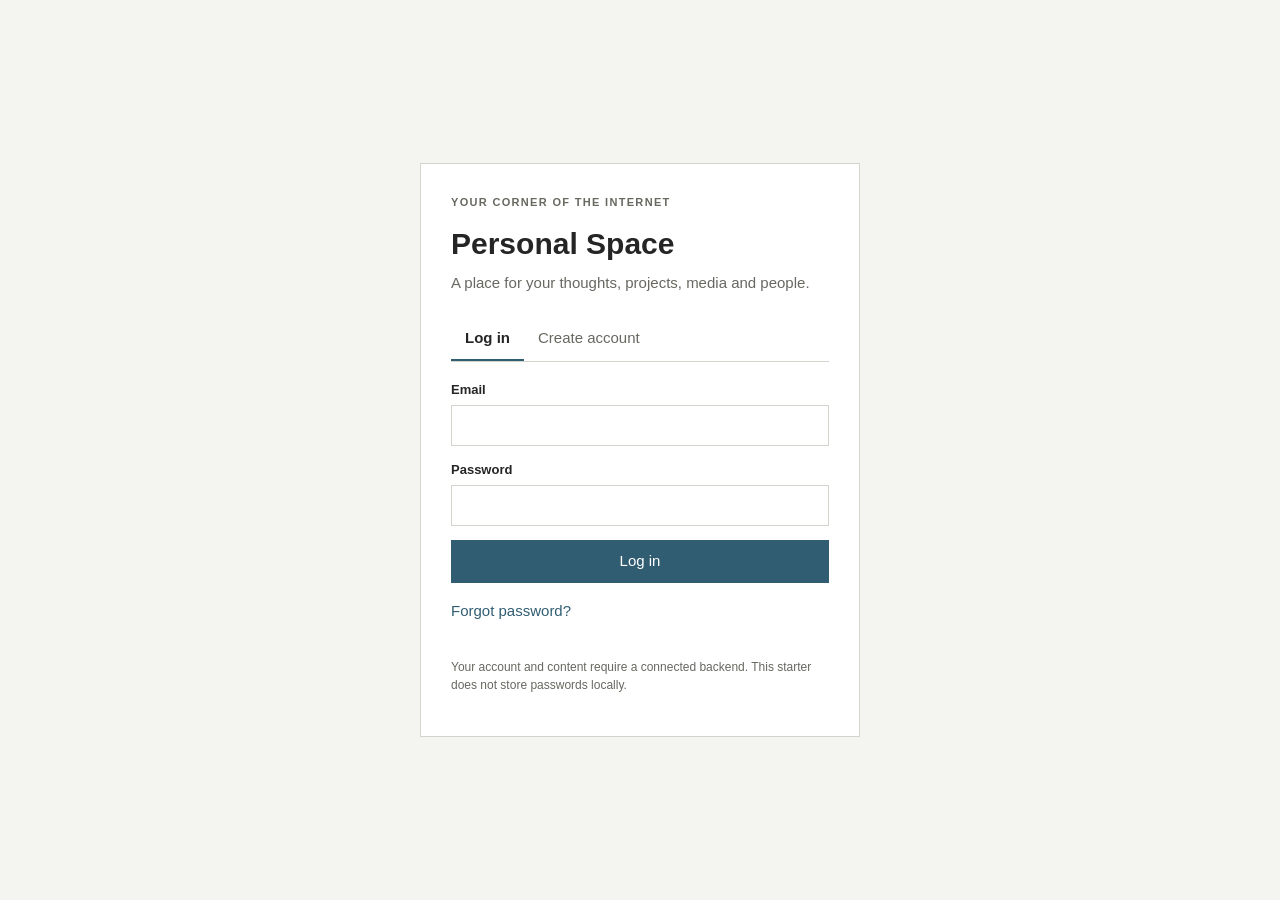
==== chats.html @ a77c4a25 "Add files via upload" ====
<!doctype html>
<html lang="en">
<head>
  <meta charset="utf-8">
  <meta name="viewport" content="width=device-width, initial-scale=1">
  <meta name="description" content="A personal space on the internet.">
  <title>Chats | Personal Space</title>
  <link rel="stylesheet" href="css/main.css">
  <link rel="icon" href="assets/favicon.svg" type="image/svg+xml">
</head>
<body>
  <div id="auth-screen" class="auth-screen">
    <section class="auth-panel">
      <p class="eyebrow">YOUR CORNER OF THE INTERNET</p>
      <h1>Personal Space</h1>
      <p class="muted">A place for your thoughts, projects, media and people.</p>
      <div id="setup-notice" class="notice" hidden>
        <strong>Backend setup required</strong>
        <p>This project is ready for Supabase, but it is not connected yet. Add your project URL and public anon key in <code>js/config.js</code>, then run the database script in <code>supabase/schema.sql</code>.</p>
      </div>
      <div class="auth-tabs" role="tablist" aria-label="Account access">
        <button class="auth-tab active" data-auth-tab="login" type="button">Log in</button>
        <button class="auth-tab" data-auth-tab="register" type="button">Create account</button>
      </div>
      <form id="login-form" class="form-stack">
        <label>Email<input name="email" type="email" autocomplete="email" required></label>
        <label>Password<input name="password" type="password" autocomplete="current-password" required minlength="8"></label>
        <button class="button primary" type="submit">Log in</button>
        <button class="text-button" id="forgot-password" type="button">Forgot password?</button>
      </form>
      <form id="register-form" class="form-stack" hidden>
        <label>Display name<input name="display_name" autocomplete="name" required maxlength="60"></label>
        <label>Username<input name="username" autocomplete="username" required minlength="3" maxlength="24" pattern="[A-Za-z0-9_]+"><small>Letters, numbers and underscores only.</small></label>
        <label>Email<input name="email" type="email" autocomplete="email" required></label>
        <label>Password<input name="password" type="password" autocomplete="new-password" required minlength="8"></label>
        <button class="button primary" type="submit">Create account</button>
      </form>
      <p id="auth-message" class="form-message" role="status"></p>
      <p class="tiny muted">Your account and content require a connected backend. This starter does not store passwords locally.</p>
    </section>
  </div>

  <div id="app" class="app-shell" hidden>
    <aside id="sidebar" class="sidebar">
      <div class="brand-row"><a class="brand" href="index.html" data-view="home">PERSONAL SPACE</a><div class="sidebar-head-actions"><button id="collapse-sidebar" class="icon-button desktop-collapse" type="button" aria-label="Collapse sidebar" title="Collapse sidebar">‹</button><button id="close-mobile-sidebar" class="icon-button mobile-sidebar-close" type="button" aria-label="Close navigation" title="Close navigation">×</button></div></div>
      <div class="side-profile"><div class="avatar" id="side-avatar">?</div><div class="side-profile-text"><strong id="side-name">Your name</strong><span id="side-handle">@username</span></div></div>
      <nav class="navigation" aria-label="Main navigation">
        <p class="nav-heading">GENERAL</p>
        <a href="index.html" class="nav-link active" data-view="home"><span class="nav-icon">⌂</span><span>Home</span></a>
        <a href="profile.html" class="nav-link" data-view="profile"><span class="nav-icon">◉</span><span>My profile</span></a>
        <a href="posts.html" class="nav-link" data-view="posts"><span class="nav-icon">▤</span><span>Posts</span></a>
        <a href="friends.html" class="nav-link" data-view="friends"><span class="nav-icon">♧</span><span>Friends & followers</span></a>
        <a href="chats.html" class="nav-link" data-view="messages"><span class="nav-icon">✉</span><span>Chats</span></a>
        <p class="nav-heading">MEDIA</p>
        <a href="media.html?type=images" class="nav-link" data-view="images"><span class="nav-icon">▧</span><span>Images</span></a>
        <a href="media.html?type=videos" class="nav-link" data-view="videos"><span class="nav-icon">▷</span><span>Videos</span></a>
        <a href="media.html?type=audio" class="nav-link" data-view="audio"><span class="nav-icon">♫</span><span>Audio</span></a>
        <p class="nav-heading">PERSONAL</p>
        <a href="projects.html" class="nav-link" data-view="projects"><span class="nav-icon">⌘</span><span>Projects & games</span></a>
        <a href="movies.html" class="nav-link" data-view="movies"><span class="nav-icon">▣</span><span>Movies</span></a>
        <a href="recommendations.html" class="nav-link" data-view="recommendations"><span class="nav-icon">↗</span><span>Recommendations</span></a>
        <p class="nav-heading">ACCOUNT</p>
        <a href="settings.html" class="nav-link" data-view="settings"><span class="nav-icon">⚙</span><span>Settings</span></a>
      </nav>
      <button id="logout-button" class="logout-button" type="button">↪ <span>Log out</span></button>
    </aside>
    <div id="sidebar-backdrop" class="sidebar-backdrop" hidden></div>

    <main class="main-area">
      <header class="topbar"><button id="mobile-menu" class="icon-button mobile-menu" type="button" aria-label="Open navigation" aria-expanded="false" title="Open navigation">☰</button><div class="breadcrumb" id="breadcrumb">Home</div><div class="topbar-actions"><button id="theme-toggle" class="icon-button topbar-icon" type="button" aria-label="Switch to dark theme" data-tooltip="Dark theme" title="Dark theme"><span class="theme-icon" aria-hidden="true">☾</span></button></div></header>
      <div id="app-notice" class="app-notice" hidden></div>
      <section id="view-container" class="view-container" aria-live="polite"></section>
    </main>
  </div>
  <div id="toast" class="toast" role="status" aria-live="polite"></div>
  <script type="module" src="js/app.js"></script>
</body>
</html>
---- css/main.css ----
:root{font-family:Arial,Helvetica,sans-serif;color:#252525;background:#f4f4f1;font-size:15px;line-height:1.5;--bg:#f4f4f1;--paper:#fff;--soft:#ecece7;--line:#d4d4cc;--text:#252525;--muted:#686860;--accent:#315d72;--accent-ink:#fff;--danger:#9b3030;--sidebar:250px;--shadow:none}
*{box-sizing:border-box}body{margin:0;background:var(--bg);color:var(--text)}button,input,textarea,select{font:inherit}button,a{touch-action:manipulation}a{color:var(--accent);text-decoration:none}a:hover{text-decoration:underline}button{cursor:pointer}button:disabled{opacity:.5;cursor:not-allowed}body.dark{--bg:#202321;--paper:#292d2a;--soft:#343a35;--line:#48504a;--text:#e9ece7;--muted:#b0b7af;--accent:#a5c5d4;--accent-ink:#172126;--danger:#ff9b9b}
[hidden]{display:none!important}.auth-screen{min-height:100vh;display:grid;place-items:center;padding:24px}.auth-panel{width:min(100%,440px);background:var(--paper);border:1px solid var(--line);padding:30px}.eyebrow,.nav-heading{font-size:11px;letter-spacing:.12em;font-weight:700;color:var(--muted)}h1,h2,h3,p{margin-top:0}h1{font-size:30px;font-weight:600;margin-bottom:6px}h2{font-size:23px;font-weight:600;margin-bottom:6px}h3{font-size:17px;font-weight:600;margin-bottom:6px}.muted,small,.tiny{color:var(--muted)}.tiny{font-size:12px}.notice,.app-notice{border:1px solid #b6a36b;background:#fbf6e7;color:#514522;padding:12px;margin:18px 0}.notice p{margin:5px 0 0}.auth-tabs{display:flex;border-bottom:1px solid var(--line);margin:22px 0 18px}.auth-tab{background:none;border:0;padding:10px 14px;color:var(--muted);border-bottom:2px solid transparent}.auth-tab.active{color:var(--text);border-bottom-color:var(--accent);font-weight:700}.form-stack{display:grid;gap:14px}.form-stack label,.field{display:grid;gap:5px;font-weight:600;font-size:13px}.form-stack input,.field input,.field textarea,.field select,input,textarea,select{background:var(--paper);color:var(--text);border:1px solid var(--line);border-radius:0;padding:10px;min-width:0}.form-stack small{font-weight:400}.button{border:1px solid var(--line);background:var(--paper);color:var(--text);padding:9px 13px;border-radius:0}.button:hover{background:var(--soft)}.button.primary{background:var(--accent);color:var(--accent-ink);border-color:var(--accent)}.button.subtle{padding:6px 10px}.text-button{border:0;background:none;color:var(--accent);text-align:left;padding:3px 0}.form-message{min-height:20px;color:var(--danger);font-size:13px}.app-shell{min-height:100vh}.sidebar{position:fixed;inset:0 auto 0 0;width:var(--sidebar);background:var(--paper);border-right:1px solid var(--line);display:flex;flex-direction:column;z-index:5;transition:width .15s}.brand-row{height:58px;display:flex;align-items:center;justify-content:space-between;padding:0 14px;border-bottom:1px solid var(--line)}.brand{font-size:13px;font-weight:800;letter-spacing:.08em;color:var(--text)}.icon-button{background:none;border:1px solid transparent;color:var(--text);padding:7px 10px;font-size:18px}.icon-button:hover{border-color:var(--line);background:var(--soft)}.side-profile{display:flex;align-items:center;gap:10px;padding:16px 14px;border-bottom:1px solid var(--line);min-height:75px}.avatar{width:38px;height:38px;border:1px solid var(--line);background:var(--soft);display:grid;place-items:center;border-radius:50%;font-weight:700;flex:none;overflow:hidden}.avatar img{width:100%;height:100%;object-fit:cover}.side-profile-text{display:grid;min-width:0}.side-profile-text strong,.side-profile-text span{overflow:hidden;text-overflow:ellipsis;white-space:nowrap}.side-profile-text span{font-size:12px;color:var(--muted)}.navigation{padding:10px 9px;overflow-y:auto;flex:1}.nav-heading{margin:16px 9px 6px}.nav-link{display:flex;align-items:center;gap:11px;padding:8px 10px;color:var(--text);font-size:14px;border-left:3px solid transparent}.nav-link:hover,.nav-link.active{background:var(--soft);text-decoration:none}.nav-link.active{border-left-color:var(--accent);font-weight:700}.nav-icon{width:18px;text-align:center;color:var(--muted);font-size:17px}.logout-button{margin:10px;border:0;border-top:1px solid var(--line);padding:14px 10px;text-align:left;background:none;color:var(--text)}.sidebar.collapsed{width:66px}.sidebar.collapsed .brand{display:none}.sidebar.collapsed .side-profile-text,.sidebar.collapsed .nav-heading,.sidebar.collapsed .nav-link span:not(.nav-icon),.sidebar.collapsed .logout-button span{display:none}.sidebar.collapsed .side-profile{justify-content:center;padding:12px 5px}.sidebar.collapsed .nav-link{justify-content:center;padding:10px 4px}.sidebar.collapsed .nav-icon{font-size:19px}.sidebar.collapsed .logout-button{text-align:center}.main-area{margin-left:var(--sidebar);min-height:100vh;transition:margin-left .15s}.sidebar.collapsed~.main-area{margin-left:66px}.topbar{height:58px;position:sticky;top:0;background:var(--paper);border-bottom:1px solid var(--line);display:flex;align-items:center;gap:14px;padding:0 24px;z-index:3}.breadcrumb{font-weight:700}.topbar-actions{margin-left:auto;display:flex;align-items:center;gap:12px}.connection-state{font-size:12px;color:var(--muted)}.mobile-menu{display:none}.view-container{max-width:1120px;margin:0 auto;padding:28px 30px 60px}.page-head{display:flex;align-items:flex-start;justify-content:space-between;gap:20px;border-bottom:1px solid var(--line);padding-bottom:16px;margin-bottom:22px}.page-head p{color:var(--muted);margin:5px 0 0}.section{margin:24px 0}.section-title{font-size:16px;font-weight:700;border-bottom:1px solid var(--line);padding-bottom:8px;margin-bottom:12px}.plain-list{list-style:none;padding:0;margin:0}.plain-list li{padding:12px 2px;border-bottom:1px solid var(--line)}.row-between{display:flex;justify-content:space-between;align-items:center;gap:14px}.inline-actions{display:flex;gap:8px;flex-wrap:wrap}.content-form{display:grid;gap:12px;max-width:680px;margin:16px 0}.content-form label{display:grid;gap:5px;font-size:13px;font-weight:600}.content-form textarea{min-height:110px;resize:vertical}.content-form .two-col{display:grid;grid-template-columns:1fr 1fr;gap:12px}.post-item{padding:16px 0;border-bottom:1px solid var(--line)}.post-meta{font-size:12px;color:var(--muted);display:flex;gap:10px;flex-wrap:wrap}.post-body{white-space:pre-wrap;overflow-wrap:anywhere}.empty-state{padding:22px 0;color:var(--muted)}.stat-line{display:flex;gap:22px;flex-wrap:wrap;color:var(--muted);font-size:13px}.profile-header{display:flex;gap:18px;align-items:center;padding:8px 0 20px;border-bottom:1px solid var(--line)}.profile-header .avatar{width:76px;height:76px;font-size:24px}.tabs{display:flex;gap:18px;overflow-x:auto;border-bottom:1px solid var(--line);margin:18px 0}.tabs button{border:0;background:none;padding:10px 2px;color:var(--muted);white-space:nowrap;border-bottom:2px solid transparent}.tabs button.active{color:var(--text);font-weight:700;border-color:var(--accent)}.message-layout{display:grid;grid-template-columns:280px 1fr;border:1px solid var(--line);min-height:430px}.conversation-list{border-right:1px solid var(--line);padding:12px}.conversation-list button{display:block;width:100%;text-align:left;background:none;border:0;border-bottom:1px solid var(--line);padding:12px 5px;color:var(--text)}.chat-panel{display:flex;flex-direction:column;min-width:0}.chat-messages{padding:16px;flex:1;min-height:300px;overflow:auto}.chat-compose{display:flex;gap:8px;padding:12px;border-top:1px solid var(--line)}.chat-compose input{flex:1}.media-preview{max-width:100%;max-height:320px;display:block;margin:10px 0}.toast{position:fixed;bottom:18px;right:18px;background:var(--text);color:var(--bg);padding:10px 14px;display:none;z-index:20}.toast.show{display:block}.footer-note{border-top:1px solid var(--line);padding-top:12px;margin-top:24px;color:var(--muted);font-size:12px}
@media(max-width:760px){.sidebar{transform:translateX(-100%);width:260px;transition:transform .18s}.sidebar.mobile-open{transform:translateX(0)}.sidebar.collapsed{width:260px}.sidebar.collapsed .brand{display:block}.sidebar.collapsed .side-profile-text,.sidebar.collapsed .nav-heading,.sidebar.collapsed .nav-link span:not(.nav-icon),.sidebar.collapsed .logout-button span{display:initial}.sidebar.collapsed .nav-link{justify-content:flex-start;padding:8px 10px}.sidebar.collapsed .side-profile{justify-content:flex-start;padding:16px 14px}.sidebar.collapsed .logout-button{text-align:left}.main-area,.sidebar.collapsed~.main-area{margin-left:0}.mobile-menu{display:inline-block}.topbar{padding:0 12px}.view-container{padding:22px 16px 45px}.connection-state{display:none}.message-layout{grid-template-columns:1fr}.conversation-list{border-right:0;border-bottom:1px solid var(--line);max-height:160px;overflow:auto}.content-form .two-col{grid-template-columns:1fr}.page-head{flex-direction:column}.auth-panel{padding:22px}}
.error-text{color:var(--danger);padding:12px 0;overflow-wrap:anywhere}.chat-line{padding:9px 0;border-bottom:1px solid var(--line);white-space:pre-wrap;overflow-wrap:anywhere}.chat-line .post-meta{display:block;margin-top:4px}.content-form input[type=file]{padding:8px}.content-form small{font-size:12px}

/* Compact top-bar controls and mobile navigation fixes */
.sidebar-head-actions{display:flex;align-items:center;gap:4px}
.mobile-sidebar-close{display:none}
.topbar-actions{gap:8px}
.topbar-icon{position:relative;width:40px;height:40px;display:inline-flex;align-items:center;justify-content:center;padding:8px;border:1px solid transparent;background:transparent;color:var(--text);cursor:pointer}
.topbar-icon svg{width:21px;height:21px;fill:none;stroke:currentColor;stroke-width:1.8;stroke-linecap:round;stroke-linejoin:round}
.topbar-icon:hover,.topbar-icon:focus-visible{background:var(--soft);border-color:var(--line);outline:none}
.topbar-icon::after{content:attr(data-tooltip);position:absolute;top:calc(100% + 8px);right:0;padding:5px 8px;background:var(--text);color:var(--bg);font-size:11px;line-height:1.3;white-space:nowrap;opacity:0;visibility:hidden;pointer-events:none;z-index:60;border:1px solid var(--line)}
.topbar-icon:hover::after,.topbar-icon:focus-visible::after{opacity:1;visibility:visible}
.sidebar-backdrop{display:none}
@media(max-width:760px){
  .sidebar{z-index:7}
  .sidebar-backdrop:not([hidden]){display:block;position:fixed;inset:0;background:#0006;z-index:6}
  .desktop-collapse{display:none}
  .mobile-sidebar-close{display:inline-flex;font-size:25px;line-height:1;padding:5px 10px}
  .brand-row{padding-right:10px}
  .topbar{gap:8px}
  .topbar-actions{gap:4px}
  .topbar-icon{width:38px;height:38px}
  .topbar-icon::after{display:none}
}

/* Recent conversation list */
.conversation-list{min-width:0}.conversation-list>strong{display:block;margin:2px 5px 8px}.conversation-list .conversation-item{display:block;min-width:0}.conversation-list .conversation-item.active{background:var(--soft);border-left:3px solid var(--accent);padding-left:8px}.conversation-topline{display:flex;align-items:center;justify-content:space-between;gap:8px}.conversation-handle,.conversation-preview,.conversation-time{display:block;overflow:hidden;text-overflow:ellipsis;white-space:nowrap}.conversation-preview{font-size:12px;color:var(--muted);margin-top:4px}.conversation-time{font-size:11px;color:var(--muted);margin-top:3px}.conversation-unread{display:inline-flex;align-items:center;justify-content:center;min-width:19px;height:19px;padding:0 5px;border-radius:12px;background:var(--accent);color:var(--accent-ink);font-size:11px;font-weight:700;flex:none}

/* Keep long message histories inside their own scroll area */
.message-layout{height:min(68vh,680px);min-height:430px}.chat-panel{min-height:0;overflow:hidden}.chat-messages{min-height:0;overflow-y:auto;overscroll-behavior:contain}
@media(max-width:760px){.message-layout{height:min(70vh,700px);height:min(70dvh,700px);min-height:420px}.conversation-list{max-height:150px}.chat-panel{min-height:0}.chat-messages{min-height:0}}

/* Profile picture and banner controls */
.profile-cover-wrap{width:100%;margin:0 0 12px}.profile-cover-preview{display:block;width:100%;max-height:230px;object-fit:cover;border:1px solid var(--line)}.profile-cover-empty{height:130px;display:grid;place-items:center;background:var(--soft);border:1px dashed var(--line);color:var(--muted);font-size:13px}.profile-image-controls{display:grid;grid-template-columns:repeat(2,minmax(0,1fr));gap:22px;border-bottom:1px solid var(--line);padding:4px 0 18px}.profile-upload-form{margin:8px 0;align-content:start}.profile-upload-form h3{margin:0}.profile-upload-form p{font-size:12px;margin:0}.profile-upload-form input[type=file]{max-width:100%}.profile-header .avatar{width:88px;height:88px;font-size:26px}.profile-header .avatar img{width:100%;height:100%;object-fit:cover}
@media(max-width:650px){.profile-image-controls{grid-template-columns:1fr;gap:8px}.profile-cover-preview{max-height:170px}}


/* Clickable member identity and image crop editor */
.profile-link{display:inline-flex;align-items:center;gap:9px;max-width:100%;padding:3px 6px 3px 0;border:0;background:transparent;color:var(--text);text-align:left;vertical-align:middle;cursor:pointer}
.profile-link:hover .profile-link-text strong{text-decoration:underline}
.profile-link .avatar.mini{width:34px;height:34px;font-size:12px}
.profile-link-text{display:grid;min-width:0}.profile-link-text strong,.profile-link-text small{overflow:hidden;text-overflow:ellipsis;white-space:nowrap}.profile-link-text small{font-size:11px;color:var(--muted)}
.search-person-result{display:flex;align-items:center;justify-content:space-between;gap:12px;flex-wrap:wrap;padding:8px 0}
.conversation-list .conversation-item{padding:8px 2px;border-bottom:1px solid var(--line)}
.conversation-list .conversation-open{display:block;width:100%;text-align:left;background:none;border:0;padding:7px 5px;color:var(--text)}
.conversation-item.active{background:var(--soft);border-left:3px solid var(--accent);padding-left:6px}
.chat-peer-header{padding:8px 14px;border-bottom:1px solid var(--line);min-height:54px;display:flex;align-items:center}
.crop-modal-backdrop{position:fixed;inset:0;z-index:100;background:#0009;display:grid;place-items:center;padding:16px}
.crop-modal{width:min(100%,460px);max-height:95vh;overflow:auto;background:var(--paper);color:var(--text);border:1px solid var(--line);padding:18px;box-shadow:0 12px 45px #0005}
.crop-modal-head{display:flex;align-items:center;justify-content:space-between;gap:12px}.crop-modal-head h2{font-size:19px;margin:0}
.crop-modal>p{font-size:13px;margin:8px 0 14px}
.crop-canvas{display:block;width:min(100%,360px);height:auto;margin:0 auto;background:#e5e7eb;touch-action:none;border:1px solid var(--line);cursor:grab}
.crop-canvas:active{cursor:grabbing}.crop-circle{border-radius:50%}.crop-banner{width:100%;max-width:420px}
.crop-zoom{display:flex;align-items:center;gap:12px;margin:16px 0 8px;font-size:13px}.crop-zoom input{flex:1;padding:0}
.crop-modal-actions{display:flex;justify-content:flex-end;gap:8px;margin-top:16px}
@media(max-width:600px){.crop-modal{padding:14px}.profile-link{max-width:100%}.chat-peer-header{padding:6px 10px}}

/* Image posts, likes, comments and full-screen image viewer */
.post-feed{display:grid;gap:18px}.post-card{border:1px solid var(--line);background:var(--paper);padding:14px 16px;min-width:0}.post-card-head{display:flex;align-items:center;gap:10px;min-width:0}.post-head-meta{display:grid;gap:2px;min-width:0;flex:1}.post-visibility{font-size:11px;color:var(--muted);text-transform:capitalize}.post-card>.post-body{margin:14px 0;line-height:1.55}.post-gallery{display:grid;gap:5px;margin:12px 0;overflow:hidden}.post-gallery.single-image{grid-template-columns:minmax(0,1fr)}.post-gallery.multi-image{grid-template-columns:repeat(2,minmax(0,1fr))}.post-image-open{display:block;width:100%;padding:0;border:0;background:var(--soft);cursor:zoom-in;overflow:hidden;min-width:0}.post-image-open img{display:block;width:100%;max-height:520px;aspect-ratio:4/3;object-fit:cover}.post-gallery.single-image .post-image-open img{aspect-ratio:auto;max-height:620px;object-fit:contain;background:#111}.post-gallery.multi-image .post-image-open img{aspect-ratio:1/1}.post-engagement{display:flex;align-items:center;gap:18px;border-top:1px solid var(--line);border-bottom:1px solid var(--line);padding:9px 0;margin-top:10px}.like-button{font-weight:600}.like-button.liked{color:var(--danger)}.post-comments{padding-top:10px}.post-comment{padding:8px 0;border-bottom:1px solid var(--line)}.comment-head{display:flex;align-items:center;gap:10px;flex-wrap:wrap}.comment-head .profile-link .avatar.mini{width:27px;height:27px}.comment-body{white-space:pre-wrap;overflow-wrap:anywhere;margin:5px 0 4px 42px}.comment-actions{display:flex;gap:12px;margin-left:42px}.comment-replies{margin:8px 0 0 28px;padding-left:12px;border-left:2px solid var(--line)}.post-reply{background:var(--soft);padding:8px;margin:5px 0}.comment-form,.reply-form{display:flex;gap:8px;margin-top:12px}.comment-form input,.reply-form input{flex:1;min-width:0}.reply-form{margin-left:42px}.post-image-preview{display:flex;flex-wrap:wrap;gap:6px}.post-image-preview span{font-size:12px;color:var(--muted);border:1px solid var(--line);padding:4px 7px;overflow-wrap:anywhere}.image-viewer-backdrop{position:fixed;inset:0;z-index:120;background:#000e;display:grid;place-items:center;padding:18px}.image-viewer{position:relative;width:min(100%,1200px);height:min(92vh,900px);display:flex;align-items:center;justify-content:center;gap:14px}.image-viewer-image{max-width:calc(100% - 110px);max-height:100%;object-fit:contain;box-shadow:0 5px 35px #0008}.image-viewer-close,.image-viewer-prev,.image-viewer-next{border:1px solid #ffffff66;background:#171717;color:#fff;width:42px;height:42px;font-size:27px;line-height:1;cursor:pointer;flex:none}.image-viewer-close{position:absolute;right:0;top:0;z-index:2}.image-viewer-prev,.image-viewer-next{position:absolute;top:50%;transform:translateY(-50%)}.image-viewer-prev{left:0}.image-viewer-next{right:0}.image-viewer-count{position:absolute;bottom:0;left:50%;transform:translateX(-50%);padding:5px 9px;background:#171717;color:#fff;font-size:12px}.image-viewer button[hidden]{display:none}
@media(max-width:600px){.post-card{padding:11px}.post-image-open img{max-height:360px}.post-gallery.single-image .post-image-open img{max-height:460px}.comment-form,.reply-form{gap:5px}.comment-form .button,.reply-form .button{padding:8px}.comment-replies{margin-left:12px;padding-left:8px}.image-viewer-backdrop{padding:8px}.image-viewer{height:85dvh}.image-viewer-image{max-width:100%;max-height:calc(100% - 90px)}.image-viewer-prev,.image-viewer-next{width:34px;height:38px}.image-viewer-prev{left:0}.image-viewer-next{right:0}}

/* Organised connections and friend-first messaging */
.connection-tabs{display:flex;gap:4px;flex-wrap:wrap;border-bottom:1px solid var(--line);margin:18px 0 16px}
.connection-tab{border:0;border-bottom:2px solid transparent;background:transparent;color:var(--muted);padding:10px 13px;cursor:pointer}
.connection-tab:hover{background:var(--soft);color:var(--text)}
.connection-tab.active{border-bottom-color:var(--accent);color:var(--text);font-weight:700}
.connection-tab span{display:inline-grid;place-items:center;min-width:20px;height:20px;margin-left:7px;padding:0 5px;border-radius:12px;background:var(--soft);font-size:11px}
.connection-section[hidden]{display:none}
.connection-row{display:flex;align-items:center;justify-content:space-between;gap:12px;flex-wrap:wrap}
.connection-actions{display:flex;align-items:center;gap:7px;flex-wrap:wrap}
.request-subtitle{margin-top:25px}
.connection-search{max-width:520px}
.friends-message-layout{grid-template-columns:300px minmax(0,1fr);height:min(72vh,720px);min-height:480px}
.friends-message-layout .conversation-list{padding:12px;min-width:0;overflow:auto;border-right:1px solid var(--line)}
.message-search-label{display:block;margin:10px 0}
.message-search-label input{width:100%;box-sizing:border-box}
.friend-chat-item{display:flex!important;align-items:center;gap:9px;width:100%;padding:10px 5px!important;text-align:left;border:0!important;border-bottom:1px solid var(--line)!important;background:transparent;color:var(--text);cursor:pointer}
.friend-chat-item:hover,.friend-chat-item.active{background:var(--soft)}
.friend-chat-item.active{border-left:3px solid var(--accent)!important;padding-left:8px!important}
.friend-chat-item[hidden]{display:none!important}
.friend-chat-info{display:grid;gap:1px;min-width:0;flex:1}
.friend-chat-info strong,.friend-chat-info small,.friend-chat-info .conversation-preview{overflow:hidden;text-overflow:ellipsis;white-space:nowrap}
.friend-chat-info small{font-size:11px;color:var(--muted)}
.friend-chat-info .conversation-preview{font-size:11px;margin-top:2px}
.friend-chat-status{display:flex;align-items:center;gap:6px;flex:none}
.presence-dot{display:inline-block;width:9px;height:9px;border-radius:50%;background:#a3a3a3;flex:none}
.presence-dot.is-online{background:#22a447;box-shadow:0 0 0 2px color-mix(in srgb,#22a447 18%,transparent)}
.chat-peer-header{justify-content:space-between;gap:10px}
.chat-peer-presence{display:flex;align-items:center;gap:7px;font-size:12px;color:var(--muted);margin-left:auto}
.chat-messages{display:flex;flex-direction:column;gap:8px}
.chat-bubble-row{display:flex;width:100%}
.chat-bubble-row.sent{justify-content:flex-end}
.chat-bubble-row.received{justify-content:flex-start}
.chat-bubble{max-width:min(78%,520px);padding:9px 12px;background:var(--soft);border:1px solid var(--line);border-radius:12px 12px 12px 3px;white-space:pre-wrap;overflow-wrap:anywhere}
.chat-bubble-row.sent .chat-bubble{background:color-mix(in srgb,var(--accent) 13%,var(--paper));border-color:color-mix(in srgb,var(--accent) 30%,var(--line));border-radius:12px 12px 3px 12px}
.chat-bubble-time{display:block;text-align:right;font-size:10px;color:var(--muted);margin-top:4px}
.sr-only{position:absolute;width:1px;height:1px;padding:0;margin:-1px;overflow:hidden;clip:rect(0,0,0,0);white-space:nowrap;border:0}
@media(max-width:760px){.friends-message-layout{grid-template-columns:1fr;height:auto;min-height:0}.friends-message-layout .conversation-list{max-height:290px;border-right:0;border-bottom:1px solid var(--line)}.friends-message-layout .chat-panel{height:55dvh;min-height:390px}.connection-tabs{overflow-x:auto;flex-wrap:nowrap}.connection-tab{white-space:nowrap;padding:9px 10px}.connection-row{align-items:flex-start}.chat-bubble{max-width:88%}}

/* Private image attachments in direct messages */
.chat-compose{align-items:center}
.message-attach{display:grid;place-items:center;flex:none;width:38px;height:38px;border:1px solid var(--line);background:var(--paper);color:var(--text);font-size:24px;line-height:1;cursor:pointer}
.message-attach:hover{background:var(--soft)}
.message-image-preview{display:flex;align-items:center;gap:10px;padding:8px 12px;border-top:1px solid var(--line);font-size:12px;color:var(--muted)}
.message-image-preview[hidden]{display:none}
.message-image-preview img{width:62px;height:62px;object-fit:cover;border:1px solid var(--line)}
.message-image-preview span{min-width:0;overflow-wrap:anywhere}
.chat-image-open{display:block;padding:0;margin-top:7px;border:0;background:none;max-width:min(100%,280px);cursor:zoom-in}
.chat-image-open img{display:block;max-width:100%;max-height:280px;object-fit:contain;border:1px solid var(--line);border-radius:7px}
.chat-image-unavailable{display:block;margin-top:6px;font-size:12px}
@media(max-width:600px){.message-attach{width:36px;height:36px}.chat-image-open{max-width:100%}.chat-image-open img{max-height:230px}}

/* Social interaction polish */
.new-posts-banner-wrap{display:flex;justify-content:center;margin:0 0 14px;position:sticky;top:68px;z-index:2;pointer-events:none}.new-posts-indicator{pointer-events:auto;border-radius:18px;box-shadow:0 2px 10px #0002}.comment-like-button.liked{color:var(--danger);font-weight:700}.emoji-picker-wrap{position:relative;flex:none}.emoji-toggle{border:1px solid var(--line);background:var(--paper);color:var(--text);width:38px;height:38px;font-size:21px;cursor:pointer}.emoji-picker{position:absolute;bottom:calc(100% + 8px);left:0;z-index:25;display:grid;grid-template-columns:repeat(7,36px);gap:2px;padding:7px;background:var(--paper);border:1px solid var(--line);box-shadow:0 4px 16px #0002}.emoji-picker[hidden]{display:none}.emoji-picker button{border:0;background:transparent;font-size:21px;padding:5px;cursor:pointer}.emoji-picker button:hover{background:var(--soft)}.relationship-label{font-weight:700;color:var(--text)}
@media(max-width:600px){.emoji-picker{grid-template-columns:repeat(6,36px);left:auto;right:0}.new-posts-banner-wrap{top:64px}}

/* Messages use the full content area instead of a boxed page section. */
.view-container.messages-view{max-width:none;height:calc(100vh - 58px);height:calc(100dvh - 58px);min-height:0;box-sizing:border-box;padding:0;overflow:hidden}
.messages-view .friends-message-layout{height:100%;min-height:0;grid-template-columns:300px minmax(0,1fr);border:0}
.messages-view .conversation-list{min-height:0}
.messages-view .chat-panel{height:100%;min-height:0;overflow:hidden}
.messages-view .chat-messages{min-height:0;flex:1;overflow-y:auto}
.messages-view .chat-compose{flex:none}
.chat-back-button{display:none;background:none;border:1px solid var(--line);color:var(--text);font-size:23px;line-height:1;padding:3px 10px;margin-right:10px}
@media(max-width:760px){
  .view-container.messages-view{height:calc(100vh - 58px);height:calc(100dvh - 58px)}
  .messages-view .friends-message-layout{display:block;position:relative}
  .messages-view .conversation-list{height:100%;max-height:none;border:0;overflow:auto}
  .messages-view.has-active-chat .conversation-list{display:none}
  .messages-view .chat-panel{display:none}
  .messages-view.has-active-chat .chat-panel{display:flex;width:100%;height:100%}
  .messages-view .chat-peer-header{flex:none;min-height:56px}
  .messages-view .chat-messages{padding:12px}
  .messages-view .chat-compose{padding:10px;gap:6px}
  .messages-view .chat-back-button{display:inline-block}
}

/* Home dashboard shortcuts and feed */
.home-intro{display:flex;align-items:center;justify-content:space-between;gap:16px;padding:14px 0 18px;border-bottom:1px solid var(--line)}
.home-intro p{margin:4px 0 0;color:var(--muted)}
.home-shortcuts{display:grid;grid-template-columns:repeat(2,minmax(0,1fr));border-top:1px solid var(--line);border-left:1px solid var(--line)}
.home-shortcut{display:flex;align-items:center;gap:12px;min-width:0;text-align:left;padding:13px;background:var(--paper);color:var(--text);border:0;border-right:1px solid var(--line);border-bottom:1px solid var(--line)}
.home-shortcut:hover{background:var(--soft)}
.home-shortcut-icon{width:30px;height:30px;display:grid;place-items:center;background:var(--soft);border:1px solid var(--line);font-size:17px;flex:none}
.home-shortcut>span:nth-child(2){display:grid;gap:2px;min-width:0}
.home-shortcut small{color:var(--muted);font-size:12px}
.home-shortcut-arrow{margin-left:auto;color:var(--muted);font-size:20px}
.home-feed-note{margin:0 0 10px;font-size:13px}
@media(max-width:560px){.home-shortcuts{grid-template-columns:1fr}.home-intro{align-items:flex-start;flex-direction:column}}


/* Repair: compact Home dashboard and reliable multiline chat composition */
.home-view { padding-top: 16px; }
.home-view .page-head { align-items: center; margin-bottom: 10px; padding-bottom: 9px; }
.home-view .page-head h2 { margin: 0; font-size: 20px; }
.home-view .page-head p { margin-top: 3px; font-size: 13px; }
.home-view .section { margin: 12px 0; }
.home-view .section-title { margin-bottom: 8px; }
.home-compose { border: 1px solid var(--line); background: var(--paper); padding: 10px 12px; margin: 0 0 12px; }
.home-compose[hidden] { display: none; }
.home-post-form { margin: 0; max-width: none; gap: 9px; }
.home-post-form h3 { display: none; }
.home-post-form textarea { min-height: 76px; }
.home-quick-access { border: 1px solid var(--line); background: var(--paper); margin: 0 0 12px; }
.home-quick-access > summary { cursor: pointer; padding: 9px 12px; font-weight: 700; list-style-position: inside; }
.home-quick-access > summary span { float: right; font-size: 12px; font-weight: 400; }
.home-quick-access .home-shortcuts { border-top: 1px solid var(--line); }
.home-quick-access .home-shortcut { padding: 8px 10px; }
.home-quick-access .home-shortcut small { display: none; }
.home-quick-access .home-shortcut-icon { width: 25px; height: 25px; }
.home-feed-panel { margin-top: 10px !important; }
.home-feed-details > summary { cursor: pointer; list-style-position: inside; }
.home-feed-details > summary .muted { font-size: 12px; font-weight: 400; }
.home-feed-content { padding-top: 8px; }
.home-view .post-feed { gap: 10px; }
.home-view .post-card { padding: 10px 12px; }
.home-view .post-card > .post-body { margin: 8px 0; }
.home-view .post-engagement { padding: 6px 0; margin-top: 7px; }
.chat-compose textarea[name="body"] { flex: 1; min-width: 0; min-height: 42px; max-height: 140px; resize: vertical; padding: 9px 11px; border: 1px solid var(--line); background: var(--bg); color: var(--text); font: inherit; line-height: 1.4; }
.chat-compose textarea[name="body"]:disabled { opacity: .6; }
@media(max-width:560px) {
  .home-view { padding: 14px 14px 40px; }
  .home-view .page-head { gap: 10px; }
  .home-view .page-head .button { padding: 7px 9px; white-space: nowrap; }
  .home-quick-access .home-shortcuts { grid-template-columns: repeat(2,minmax(0,1fr)); }
  .home-quick-access .home-shortcut { gap: 7px; padding: 8px 7px; }
  .chat-compose textarea[name="body"] { min-height: 40px; max-height: 120px; }
}
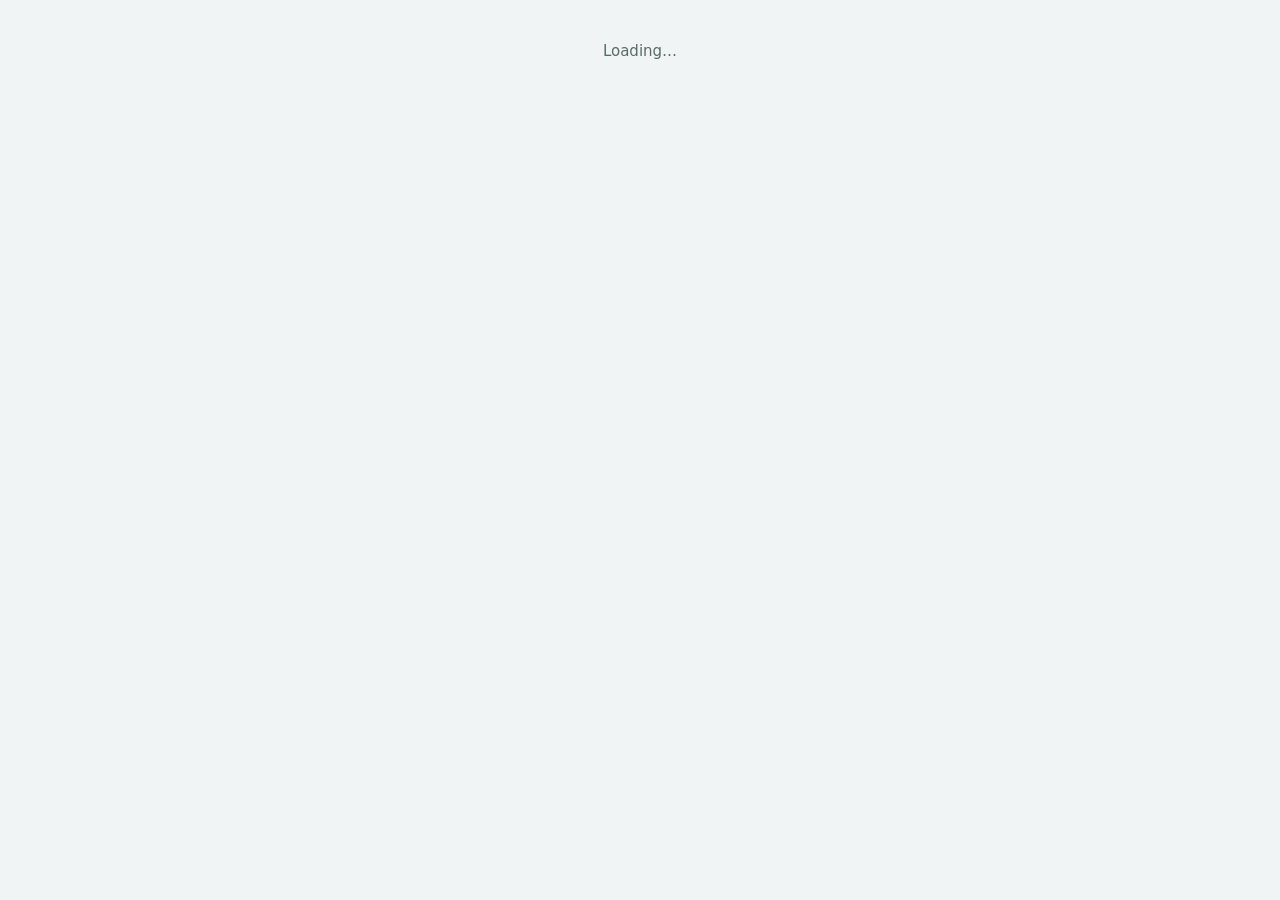
==== commit 55ca9f56: "Add files via upload" ====
--- a/chats.html
+++ b/chats.html
@@ -5,74 +5,13 @@
   <meta name="viewport" content="width=device-width, initial-scale=1">
   <meta name="description" content="A personal space on the internet.">
   <title>Chats | Personal Space</title>
+  <script src="js/theme-init.js"></script>
   <link rel="stylesheet" href="css/main.css">
   <link rel="icon" href="assets/favicon.svg" type="image/svg+xml">
 </head>
 <body>
-  <div id="auth-screen" class="auth-screen">
-    <section class="auth-panel">
-      <p class="eyebrow">YOUR CORNER OF THE INTERNET</p>
-      <h1>Personal Space</h1>
-      <p class="muted">A place for your thoughts, projects, media and people.</p>
-      <div id="setup-notice" class="notice" hidden>
-        <strong>Backend setup required</strong>
-        <p>This project is ready for Supabase, but it is not connected yet. Add your project URL and public anon key in <code>js/config.js</code>, then run the database script in <code>supabase/schema.sql</code>.</p>
-      </div>
-      <div class="auth-tabs" role="tablist" aria-label="Account access">
-        <button class="auth-tab active" data-auth-tab="login" type="button">Log in</button>
-        <button class="auth-tab" data-auth-tab="register" type="button">Create account</button>
-      </div>
-      <form id="login-form" class="form-stack">
-        <label>Email<input name="email" type="email" autocomplete="email" required></label>
-        <label>Password<input name="password" type="password" autocomplete="current-password" required minlength="8"></label>
-        <button class="button primary" type="submit">Log in</button>
-        <button class="text-button" id="forgot-password" type="button">Forgot password?</button>
-      </form>
-      <form id="register-form" class="form-stack" hidden>
-        <label>Display name<input name="display_name" autocomplete="name" required maxlength="60"></label>
-        <label>Username<input name="username" autocomplete="username" required minlength="3" maxlength="24" pattern="[A-Za-z0-9_]+"><small>Letters, numbers and underscores only.</small></label>
-        <label>Email<input name="email" type="email" autocomplete="email" required></label>
-        <label>Password<input name="password" type="password" autocomplete="new-password" required minlength="8"></label>
-        <button class="button primary" type="submit">Create account</button>
-      </form>
-      <p id="auth-message" class="form-message" role="status"></p>
-      <p class="tiny muted">Your account and content require a connected backend. This starter does not store passwords locally.</p>
-    </section>
-  </div>
-
-  <div id="app" class="app-shell" hidden>
-    <aside id="sidebar" class="sidebar">
-      <div class="brand-row"><a class="brand" href="index.html" data-view="home">PERSONAL SPACE</a><div class="sidebar-head-actions"><button id="collapse-sidebar" class="icon-button desktop-collapse" type="button" aria-label="Collapse sidebar" title="Collapse sidebar">‹</button><button id="close-mobile-sidebar" class="icon-button mobile-sidebar-close" type="button" aria-label="Close navigation" title="Close navigation">×</button></div></div>
-      <div class="side-profile"><div class="avatar" id="side-avatar">?</div><div class="side-profile-text"><strong id="side-name">Your name</strong><span id="side-handle">@username</span></div></div>
-      <nav class="navigation" aria-label="Main navigation">
-        <p class="nav-heading">GENERAL</p>
-        <a href="index.html" class="nav-link active" data-view="home"><span class="nav-icon">⌂</span><span>Home</span></a>
-        <a href="profile.html" class="nav-link" data-view="profile"><span class="nav-icon">◉</span><span>My profile</span></a>
-        <a href="posts.html" class="nav-link" data-view="posts"><span class="nav-icon">▤</span><span>Posts</span></a>
-        <a href="friends.html" class="nav-link" data-view="friends"><span class="nav-icon">♧</span><span>Friends & followers</span></a>
-        <a href="chats.html" class="nav-link" data-view="messages"><span class="nav-icon">✉</span><span>Chats</span></a>
-        <p class="nav-heading">MEDIA</p>
-        <a href="media.html?type=images" class="nav-link" data-view="images"><span class="nav-icon">▧</span><span>Images</span></a>
-        <a href="media.html?type=videos" class="nav-link" data-view="videos"><span class="nav-icon">▷</span><span>Videos</span></a>
-        <a href="media.html?type=audio" class="nav-link" data-view="audio"><span class="nav-icon">♫</span><span>Audio</span></a>
-        <p class="nav-heading">PERSONAL</p>
-        <a href="projects.html" class="nav-link" data-view="projects"><span class="nav-icon">⌘</span><span>Projects & games</span></a>
-        <a href="movies.html" class="nav-link" data-view="movies"><span class="nav-icon">▣</span><span>Movies</span></a>
-        <a href="recommendations.html" class="nav-link" data-view="recommendations"><span class="nav-icon">↗</span><span>Recommendations</span></a>
-        <p class="nav-heading">ACCOUNT</p>
-        <a href="settings.html" class="nav-link" data-view="settings"><span class="nav-icon">⚙</span><span>Settings</span></a>
-      </nav>
-      <button id="logout-button" class="logout-button" type="button">↪ <span>Log out</span></button>
-    </aside>
-    <div id="sidebar-backdrop" class="sidebar-backdrop" hidden></div>
-
-    <main class="main-area">
-      <header class="topbar"><button id="mobile-menu" class="icon-button mobile-menu" type="button" aria-label="Open navigation" aria-expanded="false" title="Open navigation">☰</button><div class="breadcrumb" id="breadcrumb">Home</div><div class="topbar-actions"><button id="theme-toggle" class="icon-button topbar-icon" type="button" aria-label="Switch to dark theme" data-tooltip="Dark theme" title="Dark theme"><span class="theme-icon" aria-hidden="true">☾</span></button></div></header>
-      <div id="app-notice" class="app-notice" hidden></div>
-      <section id="view-container" class="view-container" aria-live="polite"></section>
-    </main>
-  </div>
-  <div id="toast" class="toast" role="status" aria-live="polite"></div>
+  <p id="boot" class="boot">Loading…</p>
+  <noscript><p class="boot">Personal Space needs JavaScript turned on.</p></noscript>
   <script type="module" src="js/app.js"></script>
 </body>
 </html>
--- a/css/main.css
+++ b/css/main.css
@@ -1,5 +1,6 @@
-:root{font-family:Arial,Helvetica,sans-serif;color:#252525;background:#f4f4f1;font-size:15px;line-height:1.5;--bg:#f4f4f1;--paper:#fff;--soft:#ecece7;--line:#d4d4cc;--text:#252525;--muted:#686860;--accent:#315d72;--accent-ink:#fff;--danger:#9b3030;--sidebar:250px;--shadow:none}
-*{box-sizing:border-box}body{margin:0;background:var(--bg);color:var(--text)}button,input,textarea,select{font:inherit}button,a{touch-action:manipulation}a{color:var(--accent);text-decoration:none}a:hover{text-decoration:underline}button{cursor:pointer}button:disabled{opacity:.5;cursor:not-allowed}body.dark{--bg:#202321;--paper:#292d2a;--soft:#343a35;--line:#48504a;--text:#e9ece7;--muted:#b0b7af;--accent:#a5c5d4;--accent-ink:#172126;--danger:#ff9b9b}
+:root{font-family:"Segoe UI",system-ui,-apple-system,Roboto,"Helvetica Neue",Arial,sans-serif;font-size:15px;line-height:1.55;color-scheme:light;--bg:#f0f4f4;--paper:#ffffff;--soft:#e4eceb;--line:#cddad9;--text:#1c2c2a;--muted:#576b69;--accent:#0e7169;--accent-strong:#0a524c;--accent-soft:#d9f2f0;--accent-ink:#ffffff;--ring:#16b1a4;--danger:#b3363b;--like:#d6455d;--warn-bg:#fdf6e3;--warn-line:#d9c27a;--warn-text:#5c4a14;--radius:6px;--sidebar:250px;--shadow:none}
+html{background:var(--bg)}
+*{box-sizing:border-box}body{margin:0;background:var(--bg);color:var(--text)}button,input,textarea,select{font:inherit}button,a{touch-action:manipulation}a{color:var(--accent);text-decoration:none}a:hover{text-decoration:underline}button{cursor:pointer}button:disabled{opacity:.5;cursor:not-allowed}:root[data-mode="dark"]{color-scheme:dark;--bg:#111817;--paper:#1a2322;--soft:#263130;--line:#3c4948;--text:#e7eeee;--muted:#9aacab;--accent:#40c9be;--accent-strong:#68d4cb;--accent-soft:#234341;--accent-ink:#091b19;--ring:#40c9be;--danger:#ff9a9a;--like:#ff7a90;--warn-bg:#33301f;--warn-line:#6b5f2c;--warn-text:#ecdca0}
 [hidden]{display:none!important}.auth-screen{min-height:100vh;display:grid;place-items:center;padding:24px}.auth-panel{width:min(100%,440px);background:var(--paper);border:1px solid var(--line);padding:30px}.eyebrow,.nav-heading{font-size:11px;letter-spacing:.12em;font-weight:700;color:var(--muted)}h1,h2,h3,p{margin-top:0}h1{font-size:30px;font-weight:600;margin-bottom:6px}h2{font-size:23px;font-weight:600;margin-bottom:6px}h3{font-size:17px;font-weight:600;margin-bottom:6px}.muted,small,.tiny{color:var(--muted)}.tiny{font-size:12px}.notice,.app-notice{border:1px solid #b6a36b;background:#fbf6e7;color:#514522;padding:12px;margin:18px 0}.notice p{margin:5px 0 0}.auth-tabs{display:flex;border-bottom:1px solid var(--line);margin:22px 0 18px}.auth-tab{background:none;border:0;padding:10px 14px;color:var(--muted);border-bottom:2px solid transparent}.auth-tab.active{color:var(--text);border-bottom-color:var(--accent);font-weight:700}.form-stack{display:grid;gap:14px}.form-stack label,.field{display:grid;gap:5px;font-weight:600;font-size:13px}.form-stack input,.field input,.field textarea,.field select,input,textarea,select{background:var(--paper);color:var(--text);border:1px solid var(--line);border-radius:0;padding:10px;min-width:0}.form-stack small{font-weight:400}.button{border:1px solid var(--line);background:var(--paper);color:var(--text);padding:9px 13px;border-radius:0}.button:hover{background:var(--soft)}.button.primary{background:var(--accent);color:var(--accent-ink);border-color:var(--accent)}.button.subtle{padding:6px 10px}.text-button{border:0;background:none;color:var(--accent);text-align:left;padding:3px 0}.form-message{min-height:20px;color:var(--danger);font-size:13px}.app-shell{min-height:100vh}.sidebar{position:fixed;inset:0 auto 0 0;width:var(--sidebar);background:var(--paper);border-right:1px solid var(--line);display:flex;flex-direction:column;z-index:5;transition:width .15s}.brand-row{height:58px;display:flex;align-items:center;justify-content:space-between;padding:0 14px;border-bottom:1px solid var(--line)}.brand{font-size:13px;font-weight:800;letter-spacing:.08em;color:var(--text)}.icon-button{background:none;border:1px solid transparent;color:var(--text);padding:7px 10px;font-size:18px}.icon-button:hover{border-color:var(--line);background:var(--soft)}.side-profile{display:flex;align-items:center;gap:10px;padding:16px 14px;border-bottom:1px solid var(--line);min-height:75px}.avatar{width:38px;height:38px;border:1px solid var(--line);background:var(--soft);display:grid;place-items:center;border-radius:50%;font-weight:700;flex:none;overflow:hidden}.avatar img{width:100%;height:100%;object-fit:cover}.side-profile-text{display:grid;min-width:0}.side-profile-text strong,.side-profile-text span{overflow:hidden;text-overflow:ellipsis;white-space:nowrap}.side-profile-text span{font-size:12px;color:var(--muted)}.navigation{padding:10px 9px;overflow-y:auto;flex:1}.nav-heading{margin:16px 9px 6px}.nav-link{display:flex;align-items:center;gap:11px;padding:8px 10px;color:var(--text);font-size:14px;border-left:3px solid transparent}.nav-link:hover,.nav-link.active{background:var(--soft);text-decoration:none}.nav-link.active{border-left-color:var(--accent);font-weight:700}.nav-icon{width:18px;text-align:center;color:var(--muted);font-size:17px}.logout-button{margin:10px;border:0;border-top:1px solid var(--line);padding:14px 10px;text-align:left;background:none;color:var(--text)}.sidebar.collapsed{width:66px}.sidebar.collapsed .brand{display:none}.sidebar.collapsed .side-profile-text,.sidebar.collapsed .nav-heading,.sidebar.collapsed .nav-link span:not(.nav-icon),.sidebar.collapsed .logout-button span{display:none}.sidebar.collapsed .side-profile{justify-content:center;padding:12px 5px}.sidebar.collapsed .nav-link{justify-content:center;padding:10px 4px}.sidebar.collapsed .nav-icon{font-size:19px}.sidebar.collapsed .logout-button{text-align:center}.main-area{margin-left:var(--sidebar);min-height:100vh;transition:margin-left .15s}.sidebar.collapsed~.main-area{margin-left:66px}.topbar{height:58px;position:sticky;top:0;background:var(--paper);border-bottom:1px solid var(--line);display:flex;align-items:center;gap:14px;padding:0 24px;z-index:3}.breadcrumb{font-weight:700}.topbar-actions{margin-left:auto;display:flex;align-items:center;gap:12px}.connection-state{font-size:12px;color:var(--muted)}.mobile-menu{display:none}.view-container{max-width:1120px;margin:0 auto;padding:28px 30px 60px}.page-head{display:flex;align-items:flex-start;justify-content:space-between;gap:20px;border-bottom:1px solid var(--line);padding-bottom:16px;margin-bottom:22px}.page-head p{color:var(--muted);margin:5px 0 0}.section{margin:24px 0}.section-title{font-size:16px;font-weight:700;border-bottom:1px solid var(--line);padding-bottom:8px;margin-bottom:12px}.plain-list{list-style:none;padding:0;margin:0}.plain-list li{padding:12px 2px;border-bottom:1px solid var(--line)}.row-between{display:flex;justify-content:space-between;align-items:center;gap:14px}.inline-actions{display:flex;gap:8px;flex-wrap:wrap}.content-form{display:grid;gap:12px;max-width:680px;margin:16px 0}.content-form label{display:grid;gap:5px;font-size:13px;font-weight:600}.content-form textarea{min-height:110px;resize:vertical}.content-form .two-col{display:grid;grid-template-columns:1fr 1fr;gap:12px}.post-item{padding:16px 0;border-bottom:1px solid var(--line)}.post-meta{font-size:12px;color:var(--muted);display:flex;gap:10px;flex-wrap:wrap}.post-body{white-space:pre-wrap;overflow-wrap:anywhere}.empty-state{padding:22px 0;color:var(--muted)}.stat-line{display:flex;gap:22px;flex-wrap:wrap;color:var(--muted);font-size:13px}.profile-header{display:flex;gap:18px;align-items:center;padding:8px 0 20px;border-bottom:1px solid var(--line)}.profile-header .avatar{width:76px;height:76px;font-size:24px}.tabs{display:flex;gap:18px;overflow-x:auto;border-bottom:1px solid var(--line);margin:18px 0}.tabs button{border:0;background:none;padding:10px 2px;color:var(--muted);white-space:nowrap;border-bottom:2px solid transparent}.tabs button.active{color:var(--text);font-weight:700;border-color:var(--accent)}.message-layout{display:grid;grid-template-columns:280px 1fr;border:1px solid var(--line);min-height:430px}.conversation-list{border-right:1px solid var(--line);padding:12px}.conversation-list button{display:block;width:100%;text-align:left;background:none;border:0;border-bottom:1px solid var(--line);padding:12px 5px;color:var(--text)}.chat-panel{display:flex;flex-direction:column;min-width:0}.chat-messages{padding:16px;flex:1;min-height:300px;overflow:auto}.chat-compose{display:flex;gap:8px;padding:12px;border-top:1px solid var(--line)}.chat-compose input{flex:1}.media-preview{max-width:100%;max-height:320px;display:block;margin:10px 0}.toast{position:fixed;bottom:18px;right:18px;background:var(--text);color:var(--bg);padding:10px 14px;display:none;z-index:20}.toast.show{display:block}.footer-note{border-top:1px solid var(--line);padding-top:12px;margin-top:24px;color:var(--muted);font-size:12px}
 @media(max-width:760px){.sidebar{transform:translateX(-100%);width:260px;transition:transform .18s}.sidebar.mobile-open{transform:translateX(0)}.sidebar.collapsed{width:260px}.sidebar.collapsed .brand{display:block}.sidebar.collapsed .side-profile-text,.sidebar.collapsed .nav-heading,.sidebar.collapsed .nav-link span:not(.nav-icon),.sidebar.collapsed .logout-button span{display:initial}.sidebar.collapsed .nav-link{justify-content:flex-start;padding:8px 10px}.sidebar.collapsed .side-profile{justify-content:flex-start;padding:16px 14px}.sidebar.collapsed .logout-button{text-align:left}.main-area,.sidebar.collapsed~.main-area{margin-left:0}.mobile-menu{display:inline-block}.topbar{padding:0 12px}.view-container{padding:22px 16px 45px}.connection-state{display:none}.message-layout{grid-template-columns:1fr}.conversation-list{border-right:0;border-bottom:1px solid var(--line);max-height:160px;overflow:auto}.content-form .two-col{grid-template-columns:1fr}.page-head{flex-direction:column}.auth-panel{padding:22px}}
 .error-text{color:var(--danger);padding:12px 0;overflow-wrap:anywhere}.chat-line{padding:9px 0;border-bottom:1px solid var(--line);white-space:pre-wrap;overflow-wrap:anywhere}.chat-line .post-meta{display:block;margin-top:4px}.content-form input[type=file]{padding:8px}.content-form small{font-size:12px}
@@ -189,3 +190,95 @@
   .home-quick-access .home-shortcut { gap: 7px; padding: 8px 7px; }
   .chat-compose textarea[name="body"] { min-height: 40px; max-height: 120px; }
 }
+
+/* ===== Visual refresh: calm teal, rounded corners, clearer states ===== */
+body{-webkit-font-smoothing:antialiased;text-rendering:optimizeLegibility}
+::selection{background:var(--accent-soft);color:var(--text)}
+h1,h2,h3{letter-spacing:-.01em}
+a{color:var(--accent)}
+:focus-visible{outline:2px solid var(--ring);outline-offset:2px}
+input,textarea,select{border-radius:var(--radius);transition:border-color .12s,box-shadow .12s}
+input:focus,textarea:focus,select:focus{outline:none;border-color:var(--accent);box-shadow:0 0 0 3px var(--accent-soft)}
+::placeholder{color:var(--muted);opacity:.75}
+.button{border-radius:var(--radius);font-weight:600;transition:background .12s,border-color .12s,color .12s}
+.button:hover{background:var(--soft);border-color:var(--accent)}
+.button.primary:hover{background:var(--accent-strong);border-color:var(--accent-strong)}
+.button.danger,.button.subtle.danger{color:var(--danger)}
+.button.danger:hover,.button.subtle.danger:hover{border-color:var(--danger);background:transparent}
+.text-button:hover{text-decoration:underline}
+.icon-button{border-radius:var(--radius)}
+.auth-screen{background:var(--bg)}
+.auth-panel{border-radius:10px;border-top:4px solid var(--accent);box-shadow:0 8px 30px rgba(15,60,56,.08)}
+.eyebrow{color:var(--accent)}
+.notice,.app-notice{border-radius:var(--radius);border-color:var(--warn-line);background:var(--warn-bg);color:var(--warn-text)}
+.auth-tab.active{color:var(--accent-strong)}
+.sidebar{box-shadow:1px 0 0 var(--line)}
+.brand{color:var(--accent-strong)}
+.brand-row,.side-profile{border-bottom-color:var(--line)}
+.avatar{border-color:var(--accent-soft);background:var(--accent-soft);color:var(--accent-strong)}
+.nav-link{border-radius:var(--radius);border-left-width:0;transition:background .12s}
+.nav-link:hover{background:var(--soft)}
+.nav-link.active{background:var(--accent-soft);color:var(--accent-strong);box-shadow:inset 3px 0 0 var(--accent)}
+.nav-link.active .nav-icon{color:var(--accent)}
+.nav-heading{color:var(--accent);opacity:.85}
+.logout-button:hover{color:var(--danger)}
+.topbar{box-shadow:0 1px 0 var(--line)}
+.page-head{border-bottom-color:var(--line)}
+.page-head h2{color:var(--text)}
+.section-title{border-bottom:2px solid var(--accent-soft)}
+.plain-list li{border-bottom-color:var(--line)}
+.post-card{border-radius:8px;box-shadow:0 1px 2px rgba(15,60,56,.05);margin-bottom:12px}
+.post-card:hover{border-color:color-mix(in srgb,var(--accent) 40%,var(--line))}
+.message-layout{border-radius:8px;overflow:hidden}
+.chat-bubble-row.sent .chat-bubble{background:var(--accent-soft);border-color:color-mix(in srgb,var(--accent) 35%,var(--line))}
+.friend-chat-item.active{background:var(--accent-soft)}
+.connection-tab.active{color:var(--accent-strong);border-bottom-color:var(--accent)}
+.connection-tab span{background:var(--accent-soft);color:var(--accent-strong)}
+.home-shortcuts{border-radius:8px;overflow:hidden}
+.home-shortcut:hover{background:var(--accent-soft)}
+.home-shortcut-icon{background:var(--accent-soft);border-color:transparent;color:var(--accent-strong);border-radius:var(--radius)}
+.liked,.liked *{color:var(--like)}
+.toast{border-radius:var(--radius);box-shadow:0 6px 20px rgba(0,0,0,.2)}
+.crop-modal,.notification-panel{border-radius:10px}
+.empty-state{text-align:center;padding:28px 0;color:var(--muted)}
+.error-text{color:var(--danger)}
+.badge{display:inline-block;font-size:11px;font-weight:700;padding:1px 9px;border-radius:999px;background:var(--soft);color:var(--muted)}
+.badge-public{background:var(--accent-soft);color:var(--accent-strong)}
+.entry-controls{display:flex;gap:14px;align-items:center;flex-wrap:wrap;margin-top:6px}
+.load-more-wrap{text-align:center;margin:18px 0}
+.report-link{margin-left:auto;color:var(--muted);font-size:12px}
+.report-link:hover{color:var(--danger)}
+.connection-section .muted{margin-bottom:10px}
+/* ===== Accent palettes (generated; every text/background pair checked for contrast >= 4.6:1) ===== */
+:root[data-accent="teal"]{--bg:#f0f4f4;--paper:#ffffff;--soft:#e4eceb;--line:#cddad9;--text:#1c2c2a;--muted:#576b69;--accent:#0e7169;--accent-strong:#0a524c;--accent-soft:#d9f2f0;--accent-ink:#ffffff;--ring:#16b1a4}
+:root[data-accent="blue"]{--bg:#f0f2f4;--paper:#ffffff;--soft:#e4e7ec;--line:#cdd3da;--text:#1c222c;--muted:#5e6773;--accent:#1d5aaf;--accent-strong:#184a91;--accent-soft:#d9e3f2;--accent-ink:#ffffff;--ring:#357cde}
+:root[data-accent="purple"]{--bg:#f2f0f4;--paper:#ffffff;--soft:#e7e4ec;--line:#d2cdda;--text:#221c2c;--muted:#686076;--accent:#58319b;--accent-strong:#482880;--accent-soft:#e2daf1;--accent-ink:#ffffff;--ring:#794dc7}
+:root[data-accent="green"]{--bg:#f0f4f2;--paper:#ffffff;--soft:#e4ece7;--line:#cddad2;--text:#1c2c22;--muted:#576b5e;--accent:#18773b;--accent-strong:#12592c;--accent-soft:#d9f2e2;--accent-ink:#ffffff;--ring:#24b258}
+:root[data-accent="warm"]{--bg:#f4f1f0;--paper:#ffffff;--soft:#ece6e4;--line:#dad1cd;--text:#2c201c;--muted:#70625c;--accent:#a9451e;--accent-strong:#8b3918;--accent-soft:#f2e0d9;--accent-ink:#ffffff;--ring:#db6333}
+:root[data-accent="rose"]{--bg:#f4f0f2;--paper:#ffffff;--soft:#ece4e7;--line:#dacdd1;--text:#2c1c21;--muted:#766067;--accent:#a9234d;--accent-strong:#8c1d40;--accent-soft:#f2d9e1;--accent-ink:#ffffff;--ring:#d73c6d}
+:root[data-accent="teal"][data-mode="dark"]{--bg:#111817;--paper:#1a2322;--soft:#263130;--line:#3c4948;--text:#e7eeee;--muted:#9aacab;--accent:#40c9be;--accent-strong:#68d4cb;--accent-soft:#234341;--accent-ink:#091b19;--ring:#40c9be}
+:root[data-accent="blue"][data-mode="dark"]{--bg:#111418;--paper:#1a1e23;--soft:#262a31;--line:#3c4149;--text:#e7eaee;--muted:#9aa2ac;--accent:#6895d4;--accent-strong:#90b1e0;--accent-soft:#233043;--accent-ink:#09101b;--ring:#6895d4}
+:root[data-accent="purple"][data-mode="dark"]{--bg:#141118;--paper:#1d1a23;--soft:#2a2631;--line:#413c49;--text:#eae7ee;--muted:#a19aac;--accent:#a283d8;--accent-strong:#bfaae4;--accent-soft:#2f2343;--accent-ink:#0f091b;--ring:#a283d8}
+:root[data-accent="green"][data-mode="dark"]{--bg:#111814;--paper:#1a231d;--soft:#26312a;--line:#3c4941;--text:#e7eeea;--muted:#9aaca1;--accent:#40c972;--accent-strong:#68d490;--accent-soft:#23432f;--accent-ink:#091b0f;--ring:#40c972}
+:root[data-accent="warm"][data-mode="dark"]{--bg:#181311;--paper:#231d1a;--soft:#312926;--line:#493f3c;--text:#eee9e7;--muted:#ac9f9a;--accent:#d17d5c;--accent-strong:#dc9d84;--accent-soft:#432c23;--accent-ink:#1b0e09;--ring:#d17d5c}
+:root[data-accent="rose"][data-mode="dark"]{--bg:#181113;--paper:#231a1d;--soft:#312629;--line:#493c40;--text:#eee7e9;--muted:#ac9aa0;--accent:#d87493;--accent-strong:#e39cb2;--accent-soft:#43232d;--accent-ink:#1b090f;--ring:#d87493}
+.swatch-teal{--swatch:#0e7169}
+.swatch-blue{--swatch:#1d5aaf}
+.swatch-purple{--swatch:#58319b}
+.swatch-green{--swatch:#18773b}
+.swatch-warm{--swatch:#a9451e}
+.swatch-rose{--swatch:#a9234d}
+
+/* ===== Appearance settings, loading state ===== */
+.boot{padding:40px 24px;text-align:center;color:var(--muted)}
+.choice-row,.swatch-row{display:flex;flex-wrap:wrap;gap:10px;margin:8px 0 18px}
+.choice,.swatch{display:inline-flex;align-items:center;gap:9px;padding:8px 14px;border:1px solid var(--line);border-radius:var(--radius);background:var(--paper);color:var(--text);font-weight:600;cursor:pointer;transition:border-color .12s,background .12s}
+.choice:hover,.swatch:hover{border-color:var(--accent)}
+.choice[aria-pressed="true"],.swatch[aria-pressed="true"]{border-color:var(--accent);background:var(--accent-soft);color:var(--accent-strong);box-shadow:inset 0 0 0 1px var(--accent)}
+.swatch-dot{width:18px;height:18px;border-radius:50%;background:var(--swatch);border:2px solid var(--paper);box-shadow:0 0 0 1px var(--line);flex:none}
+.appearance-note{margin:0 0 6px}
+/* Slightly tighter sidebar so every link fits on common laptop heights */
+.nav-link{padding-top:6px;padding-bottom:6px}
+.nav-heading{margin:12px 9px 4px}
+.side-profile{padding-top:12px;padding-bottom:12px;min-height:64px}
+input[type="range"],input[type="checkbox"],input[type="radio"],progress{accent-color:var(--accent)}
